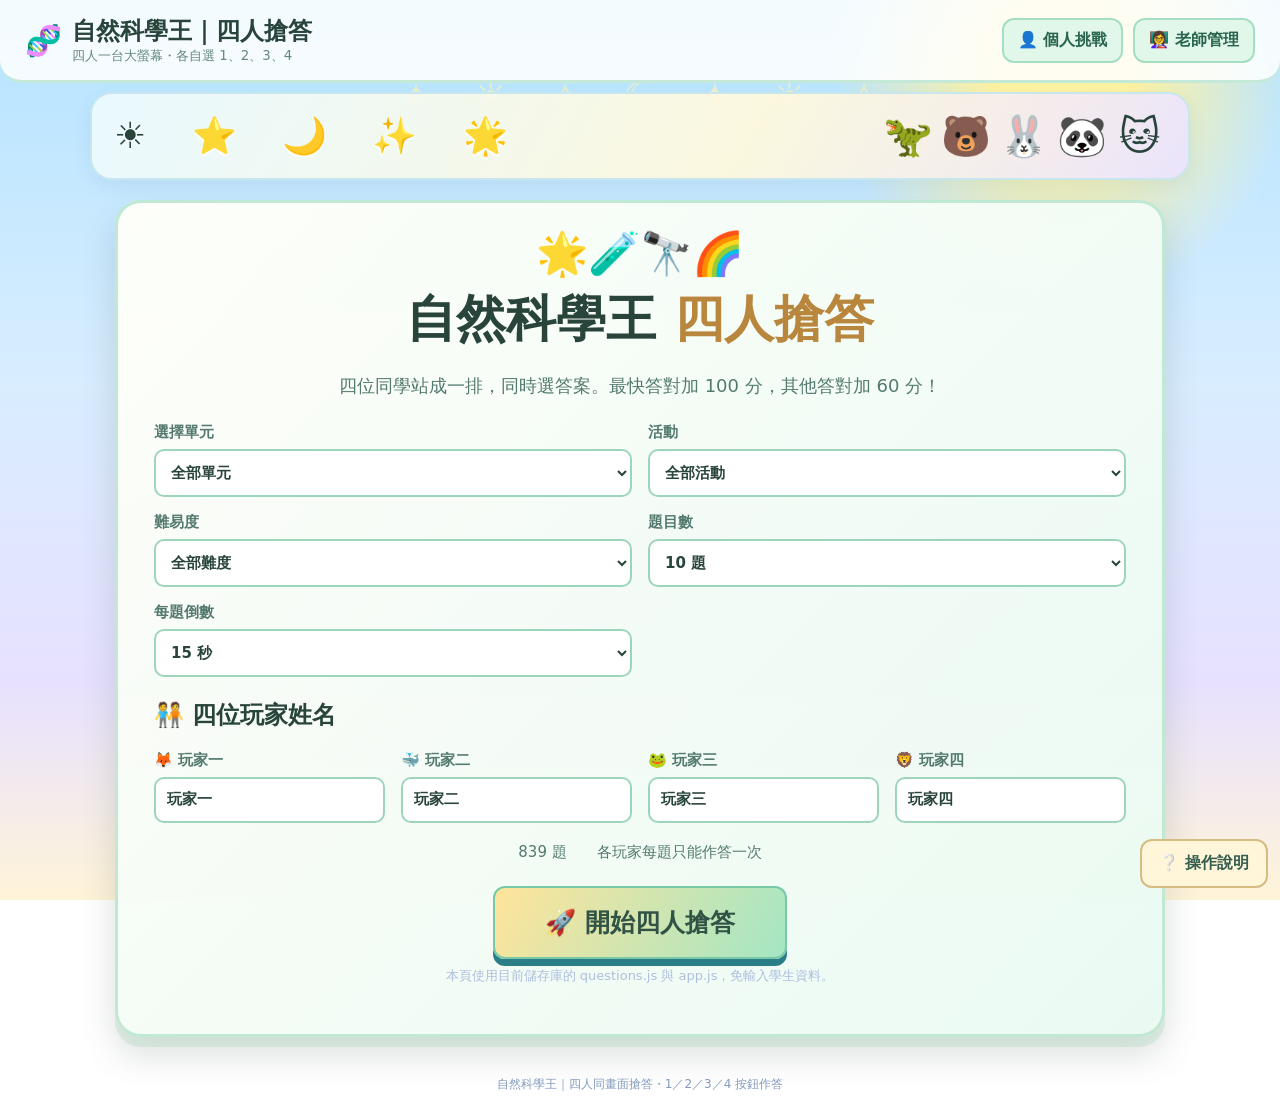
==== four-player.html @ 7e2121a6 "Refresh fixed-sky theme assets for four-player.html" ====
<!doctype html>
<html lang="zh-Hant"><head><meta charset="utf-8"><meta name="viewport" content="width=device-width,initial-scale=1">
<title>自然科學王｜四人搶答</title>
<link rel="stylesheet" href="./style.css"><link rel="stylesheet" href="./nature-cute.css?v=20261119-fixed-sky">
<style>.topactions a{display:inline-block;padding:10px 14px;background:#243a69;border:1px solid #6480b5;border-radius:12px;color:white;text-decoration:none;font-weight:800}.topactions a:hover{background:#36548d}.playerhead{margin-top:14px}.schoolhint{font-size:13px;text-align:center;color:#adbfdf;margin-top:8px}</style>
</head><body>
<div id="confetti" aria-hidden="true"></div>
<header class="topbar"><div class="brand"><span class="brandicon">🧬</span><div><strong>自然科學王｜四人搶答</strong><small>四人一台大螢幕・各自選 1、2、3、4</small></div></div><nav class="topactions"><a href="./personal.html">👤 個人挑戰</a><a href="./teacher.html">👩‍🏫 老師管理</a></nav></header>
<main>
<section class="panel setup" id="setupScreen">
<div class="hero-icon">🌟🧪🔭🌈</div><h1>自然科學王 <span>四人搶答</span></h1>
<p class="lead">四位同學站成一排，同時選答案。最快答對加 100 分，其他答對加 60 分！</p>
<div class="setupgrid">
<label>選擇單元<select id="unitSelect"><option value="all">全部單元</option><option value="01">第一單元｜動物世界</option><option value="02">第二單元｜探索聲光世界</option><option value="03">第三單元｜神祕的天空</option><option value="04">第四單元｜燃燒與生鏽</option></select></label>
<label>活動<select id="activitySelect"><option value="all">全部活動</option></select></label><label>難易度<select id="difficulty"><option value="all">全部難度</option><option value="易">易</option><option value="中">中</option><option value="難">難</option></select></label>
<label>題目數<select id="roundCount"><option value="5">5 題</option><option value="10" selected>10 題</option><option value="20">20 題</option><option value="all">全部題目</option></select></label>
<label>每題倒數<select id="seconds"><option value="10">10 秒</option><option value="15" selected>15 秒</option><option value="20">20 秒</option><option value="30">30 秒</option><option value="45">45 秒</option></select></label>
</div>
<h2>🧑‍🤝‍🧑 四位玩家姓名</h2><div class="playernames">
<label>🦊 玩家一<input id="name0" value="玩家一" maxlength="12"></label>
<label>🐳 玩家二<input id="name1" value="玩家二" maxlength="12"></label>
<label>🐸 玩家三<input id="name2" value="玩家三" maxlength="12"></label>
<label>🦁 玩家四<input id="name3" value="玩家四" maxlength="12"></label></div>
<div class="summary"><span id="poolCount">載入題庫中…</span><span>各玩家每題只能作答一次</span></div>
<div class="center"><button id="startBtn" class="primary big" disabled>🚀 開始四人搶答</button></div>
<p class="schoolhint">本頁使用目前儲存庫的 questions.js 與 app.js，免輸入學生資料。</p></section>
<section id="gameScreen" class="hidden">
<div class="statsbar"><div><span id="progressText">第 1 題</span><div id="topicText" class="muted"></div></div><div class="timerwrap"><div class="timer" id="timerText">15</div><div class="timertrack"><div id="timerFill"></div></div></div><div class="rightstats"><span id="difficultyText">中</span><button id="fullscreenBtn" class="secondary">⛶ 全螢幕</button></div></div>
<section class="panel questionbox"><div class="questionlabel">🔍 自然科學挑戰<span class="difficulty">四選一</span></div><h2 id="questionText"></h2><div id="answerOptions" class="answers"></div><div id="feedback" class="feedback" aria-live="polite"></div></section>
<div class="playerhead"><strong>⚡ 四人搶答操作區</strong><span id="answeredText">0 / 4</span></div><div class="players" id="players"></div>
<div class="gamecontrols"><button id="pauseBtn" class="secondary">⏸ 暫停</button><button id="revealBtn" class="secondary">公布答案</button><button id="nextBtn" class="primary" disabled>下一題 ➜</button></div>
</section>
<section id="finalScreen" class="panel final hidden"><div class="trophy">🏆</div><h1>四人搶答完成！</h1><h2 id="championText"></h2><p>答題成績排行榜</p><div class="ranking" id="finalRanking"></div><div class="finalBtns"><button id="playAgainBtn" class="primary">🔄 再玩一次</button><button id="exportBtn" class="secondary">📄 匯出成績 CSV</button></div></section>
</main>
<footer>自然科學王｜四人同畫面搶答・1／2／3／4 按鈕作答</footer>
<dialog id="teacherDialog"><div class="dialogbody"><h2>👩‍🏫 老師提示</h2><p>四位學生站成一排，各人操作自己的四個選項。每題以答對速度計分；第一位答對加 100 分，其他答對加 60 分，答錯不加分。</p><p>玩家一鍵盤 Q/W/E/R；玩家二 U/I/O/P；玩家三 A/S/D/F；玩家四 J/K/L/;。亦可直接點選畫面上的按鈕。</p><button id="closeDialog" class="primary">知道了</button></div></dialog>
<button id="teacherBtn" class="secondary" style="position:fixed;right:12px;bottom:12px;z-index:9" title="操作說明">❔ 操作說明</button>
<script src="./supabase-config.js"></script><script src="./questions.js?v=20261119-u3-205"></script><script src="./app.js"></script>
<script src="./nature-cute.js?v=20261119-fixed-sky"></script><script src="./unit3-cloud.js?v=20261120"></script></body></html>
---- style.css ----
:root{--bg:#0c1735;--panel:#18284d;--text:#f4f8ff;--sub:#b5c6e7;--line:#385178;--gold:#ffd76b;--accent:#7fe7ff;--red:#fb7292;--blue:#64b7ff;--green:#68e1b2;--yellow:#ffdc70}*{box-sizing:border-box}body{margin:0;background:radial-gradient(ellipse at 50% -10%,#283c7b 0%,var(--bg) 65%);color:var(--text);font-family:system-ui,"Microsoft JhengHei",sans-serif;min-height:100vh}button,select,input{font:inherit}button{cursor:pointer;border:0;border-radius:12px;padding:12px 17px;font-weight:800}button:disabled{cursor:not-allowed;opacity:.45}button:focus-visible,select:focus-visible,input:focus-visible{outline:3px solid #fff;outline-offset:2px}.topbar{max-width:1600px;margin:auto;padding:15px 25px;display:flex;align-items:center;justify-content:space-between;gap:12px}.brand{display:flex;align-items:center;gap:10px}.brandicon{font-size:30px}.brand strong{font-size:24px;display:block}.brand small{display:block;color:var(--sub)}.topactions,.gamecontrols{display:flex;gap:10px;justify-content:center;flex-wrap:wrap}.secondary{background:#2b3f6e;color:white;border:1px solid #526b9d}.primary{background:linear-gradient(125deg,#5ce1f6,#90f3cb);color:#14254b}.big{font-size:25px;padding:18px 50px;box-shadow:0 7px 0 #2b7d88}main{max-width:1500px;padding:0 18px;margin:10px auto 24px}.panel{background:linear-gradient(145deg,rgba(33,54,99,.96),rgba(17,32,64,.98));border:1px solid #3a5586;border-radius:22px;box-shadow:0 20px 60px #050a1c70}.setup{max-width:1050px;margin:20px auto;padding:26px 36px 36px}.hero-icon{text-align:center;font-size:42px}.setup h1,.final h1{text-align:center;font-size:clamp(32px,4vw,50px);margin:8px 0}.setup h1 span{color:var(--gold)}.lead{text-align:center;color:var(--sub);font-size:18px;line-height:1.65}.setupgrid,.playernames{display:grid;grid-template-columns:repeat(2,minmax(0,1fr));gap:16px;margin:22px 0}.playernames{grid-template-columns:repeat(4,minmax(0,1fr));margin:20px 0}.setup label{display:grid;gap:7px;font-size:15px;color:#d7e8ff;font-weight:700}.setup select,.setup input{min-width:0;width:100%;padding:12px 11px;border-radius:10px;border:1px solid #5474ad;background:#101e40;color:white}.summary{display:flex;justify-content:center;gap:30px;flex-wrap:wrap;color:var(--sub);font-size:15px}.center{text-align:center;margin-top:24px}.hidden{display:none!important}.statsbar{display:flex;align-items:center;justify-content:space-between;gap:16px;background:#192a50;padding:13px 23px;border-radius:16px;margin-bottom:15px;font-size:20px;font-weight:800}.muted{font-size:14px;color:var(--sub);margin-top:5px}.timerwrap{text-align:center;min-width:150px}.timer{font-size:43px;color:var(--gold);font-variant-numeric:tabular-nums}.timertrack{width:175px;max-width:100%;height:8px;background:#46587c;border-radius:6px;overflow:hidden}.timertrack div{height:100%;width:100%;background:linear-gradient(90deg,#68e1b2,#ffe37d);transition:width .1s linear}.rightstats{display:flex;align-items:center;gap:18px}.questionbox{padding:24px 30px 12px;min-height:245px}.questionlabel{font-size:17px;color:var(--accent);font-weight:900;letter-spacing:.8px}.difficulty{display:inline-block;color:#151c36;background:var(--gold);border-radius:8px;font-size:13px;padding:4px 10px;margin-left:10px}.questionbox h2{text-align:center;font-size:clamp(23px,2.55vw,38px);line-height:1.5;margin:15px auto 19px;max-width:1250px}.answers{display:grid;grid-template-columns:repeat(2,minmax(0,1fr));gap:10px}.answer-option{border:2px solid #415b8d;background:#21365f;border-radius:13px;padding:12px 16px;display:flex;align-items:center;gap:12px;font-size:clamp(17px,1.6vw,24px);font-weight:700;min-height:66px}.answer-option b{display:inline-flex;justify-content:center;align-items:center;background:#4869a0;border-radius:10px;width:36px;height:36px;flex:none}.answer-option.correct{border-color:#54f2a8;background:#1d5d56}.answer-option.correct b{background:#54f2a8;color:#0a2c25}.feedback{min-height:32px;text-align:center;font-size:18px;font-weight:800;padding-top:8px;color:#a4f3bf}.playerhead{display:flex;justify-content:space-between;margin:14px 0 8px;gap:12px}.playerhead span{color:var(--sub)}.players{display:grid;grid-template-columns:repeat(4,minmax(0,1fr));gap:11px}.player{border-radius:18px;padding:12px;background:#1b2c4e;border:2px solid var(--player);min-width:0;transition:transform .2s,box-shadow .2s}.player.winner{box-shadow:0 0 20px var(--player);transform:translateY(-3px)}.player-top{display:flex;justify-content:space-between;align-items:center;gap:5px}.player-name{font-size:clamp(16px,1.8vw,25px);font-weight:900;overflow:hidden;text-overflow:ellipsis;white-space:nowrap}.player-score{font-size:clamp(15px,1.6vw,22px);color:var(--gold);font-weight:900;white-space:nowrap}.player-status{min-height:24px;color:#c7dcfa;font-size:14px;margin:9px 0}.player-buttons{display:grid;grid-template-columns:repeat(4,minmax(0,1fr));gap:5px}.player-buttons button{font-size:clamp(19px,2.3vw,33px);padding:13px 0;background:var(--player);color:#142039;border-radius:11px}.player-buttons button:disabled{opacity:.35}.player-buttons button.picked{opacity:1;outline:3px solid white;outline-offset:1px}.gamecontrols{margin-top:15px}.final{max-width:800px;margin:30px auto;padding:35px 28px;text-align:center}.trophy{font-size:65px}.final p{color:var(--sub)}#championText{color:var(--gold);font-size:30px}.ranking{display:grid;gap:10px;margin:23px auto;max-width:600px}.rankrow{display:flex;align-items:center;justify-content:space-between;gap:12px;padding:17px;background:#293c67;border:1px solid #51699a;border-radius:13px;font-weight:800;font-size:22px}.rankrow:first-child{background:#725921;border-color:#ffd86a}.finalBtns{display:flex;justify-content:center;gap:15px}footer{text-align:center;font-size:12px;color:#829abf;padding:15px}dialog{background:#19294b;color:#f3f8ff;border:1px solid #84b0e7;border-radius:18px;max-width:620px;width:calc(100% - 32px)}dialog::backdrop{background:#02091dbd}.dialogbody{padding:12px 18px}.dialogbody p{line-height:1.7}#confetti{pointer-events:none;position:fixed;inset:0;overflow:hidden;z-index:100}.particle{position:absolute;width:9px;height:14px;top:-25px;animation:fall var(--dur) linear forwards;left:var(--x);background:var(--c);transform:rotate(var(--r))}@keyframes fall{to{top:110vh;transform:translateX(var(--dx)) rotate(850deg);opacity:.2}}@media(max-width:950px){.playernames{grid-template-columns:repeat(2,1fr)}.players{gap:6px}.player{padding:8px}.player-buttons button{padding:12px 0}.rightstats{flex-wrap:wrap;justify-content:end}}@media(max-width:650px){.topbar{padding:12px}.brand small,.playerhead span{display:none}.topactions button{padding:8px;font-size:12px}.setup{padding:18px}.setupgrid{grid-template-columns:1fr}.statsbar{font-size:14px;padding:10px;gap:6px}.timerwrap{min-width:60px}.timertrack{width:74px}.timer{font-size:30px}.rightstats{gap:4px}.rightstats button{font-size:12px;padding:7px}.questionbox{padding:15px 12px}.questionbox h2{font-size:20px}.answers{gap:5px}.answer-option{padding:8px 5px;font-size:14px;gap:4px;min-height:60px}.answer-option b{width:25px;height:25px}.players{gap:4px}.player{padding:5px;border-radius:10px}.player-name,.player-score{font-size:13px}.player-top{display:block}.player-status{font-size:10px;min-height:30px}.player-buttons{grid-template-columns:repeat(2,1fr)}.player-buttons button{font-size:19px;padding:10px 0}.playerhead{font-size:14px}}
---- nature-cute.css ----
/* 自然科學王可愛教室主題，不覆蓋既有答題功能 */
:root{--bg:#eef9f2;--panel:#fffdf6;--text:#28443b;--sub:#577c70;--line:#badcd1;--gold:#e39c26;--accent:#2a9675;--red:#e86d77;--blue:#71b3e4;--green:#6abe9a;--yellow:#ffe09a}
body{color:var(--text);background:linear-gradient(180deg,#bae9ff 0%,#e7faff 43%,#fff5df 44%,#f5e3bb 100%);background-attachment:fixed}
body::before{content:"✦　☀　✧　☾　✦　☼　✧";position:fixed;inset:70px 0 auto;text-align:center;font-size:clamp(20px,3.5vw,40px);color:#fff6b7;opacity:.65;pointer-events:none;z-index:-1}
.topbar{background:#ffffffd9;border-bottom:3px solid #c5e9d9;border-radius:0 0 22px 22px;max-width:none}
.brand small{color:#63887f}.topactions a{display:inline-block;background:#e0f7e9!important;color:#28644e!important;border:2px solid #a5dec2!important;border-radius:20px;padding:9px 14px;text-decoration:none}
.panel,.cloudpanel{background:linear-gradient(135deg,#fffef9f5,#e9faf2f5);border:3px solid #c0e8d2;border-radius:26px;box-shadow:0 10px 0 #b1d8c15c,0 18px 35px #405c4830}
.primary{background:linear-gradient(120deg,#ffe49b,#a4e6c4);color:#315345;border:2px solid #77caa5}.secondary{background:#fff5d8;color:#365f51;border:2px solid #d4bc83}
.setup h1 span{color:#b9863e}.lead,.setup label,.summary,.muted,.mutedinfo,.final p,.guest-footer{color:#547a70}
.setup select,.setup input,.cloudpanel select,.cloudpanel input{background:#fff!important;color:#28443b!important;border:2px solid #9dd5bb!important}
.statsbar{background:#e9f9ed;color:#285443;border:2px solid #bde6cc}.questionbox{background:linear-gradient(135deg,#306e57,#255c49);color:#fff;border:9px solid #c99e61;box-shadow:0 10px 0 #b88e5c}
.questionbox .questionlabel{color:#fce9a9}.answer-option{background:#fffef7;color:#285744;border:2px solid #b1ddc6}.answer-option b{background:#b0e5cc;color:#245342}
.answer-option.correct{background:#bff0cf;color:#17482f}.player{background:#fffef7}.player-score{color:#94661c}.player-status{color:#4d7469}.player-buttons button{color:#214337}
.cloudoptions button{background:#fffef6;color:#31584b;border:3px solid #b4ddc2;border-radius:19px;text-align:left}.cloudoptions button:disabled{opacity:.8}.cloudoptions button.chosen{background:#fff0bd;border-color:#dda54d}
.cloudmain #message{color:#ae614e}.guest-footer{border-color:#b7decf}.rankrow{background:#f0f9e9;border-color:#b2dec0}.rankrow:first-child{background:#ffe4a5}#championText{color:#c18b2b}

/* 固定天空主題：太陽、月亮和星星；班寵僅作裝飾，不提供切換選單 */
body{background:radial-gradient(circle at 83% 8%,#fff2a2 0 5%,transparent 17%),linear-gradient(180deg,#b4e4ff 0%,#d8edff 42%,#e7e1ff 76%,#fff4d9 100%);background-attachment:fixed}
.nature-scene{max-width:1100px;margin:9px auto 8px;min-height:88px;padding:8px 22px;display:flex;justify-content:space-between;align-items:center;gap:14px;border:2px solid #c8e6ee;border-radius:22px;background:linear-gradient(120deg,#ecfaffed,#fff8dced 60%,#ebe3ffed);box-shadow:0 6px 18px #4b72951c;pointer-events:none}
.nature-sky{font-size:clamp(22px,3vw,36px);white-space:nowrap;letter-spacing:.13em;filter:drop-shadow(0 2px 1px #fff)}
.nature-pets{display:flex;align-items:end;justify-content:center;gap:5px;flex-shrink:0}
.nature-pet{display:inline-flex;align-items:center;justify-content:center;width:53px;height:59px;font-size:40px;animation:natureHop 3.5s ease-in-out infinite}
.nature-pet img{display:block;width:52px;height:52px;object-fit:contain}
.nature-pet:nth-child(2){animation-delay:.5s}.nature-pet:nth-child(3){animation-delay:1s}.nature-pet:nth-child(4){animation-delay:1.5s}.nature-pet:nth-child(5){animation-delay:2s}
@keyframes natureHop{50%{transform:translateY(-4px)}}
@media(max-width:700px){.nature-scene{margin:7px 10px;padding:8px 10px;min-height:72px;gap:7px;flex-wrap:wrap;justify-content:center}.nature-sky{font-size:25px}.nature-pets{gap:2px}.nature-pet{width:40px;height:43px;font-size:30px}.nature-pet img{width:39px;height:39px}.topbar{flex-wrap:wrap}.cloudmain{margin-top:10px}}
@media(prefers-reduced-motion:reduce){.nature-pet{animation:none}}
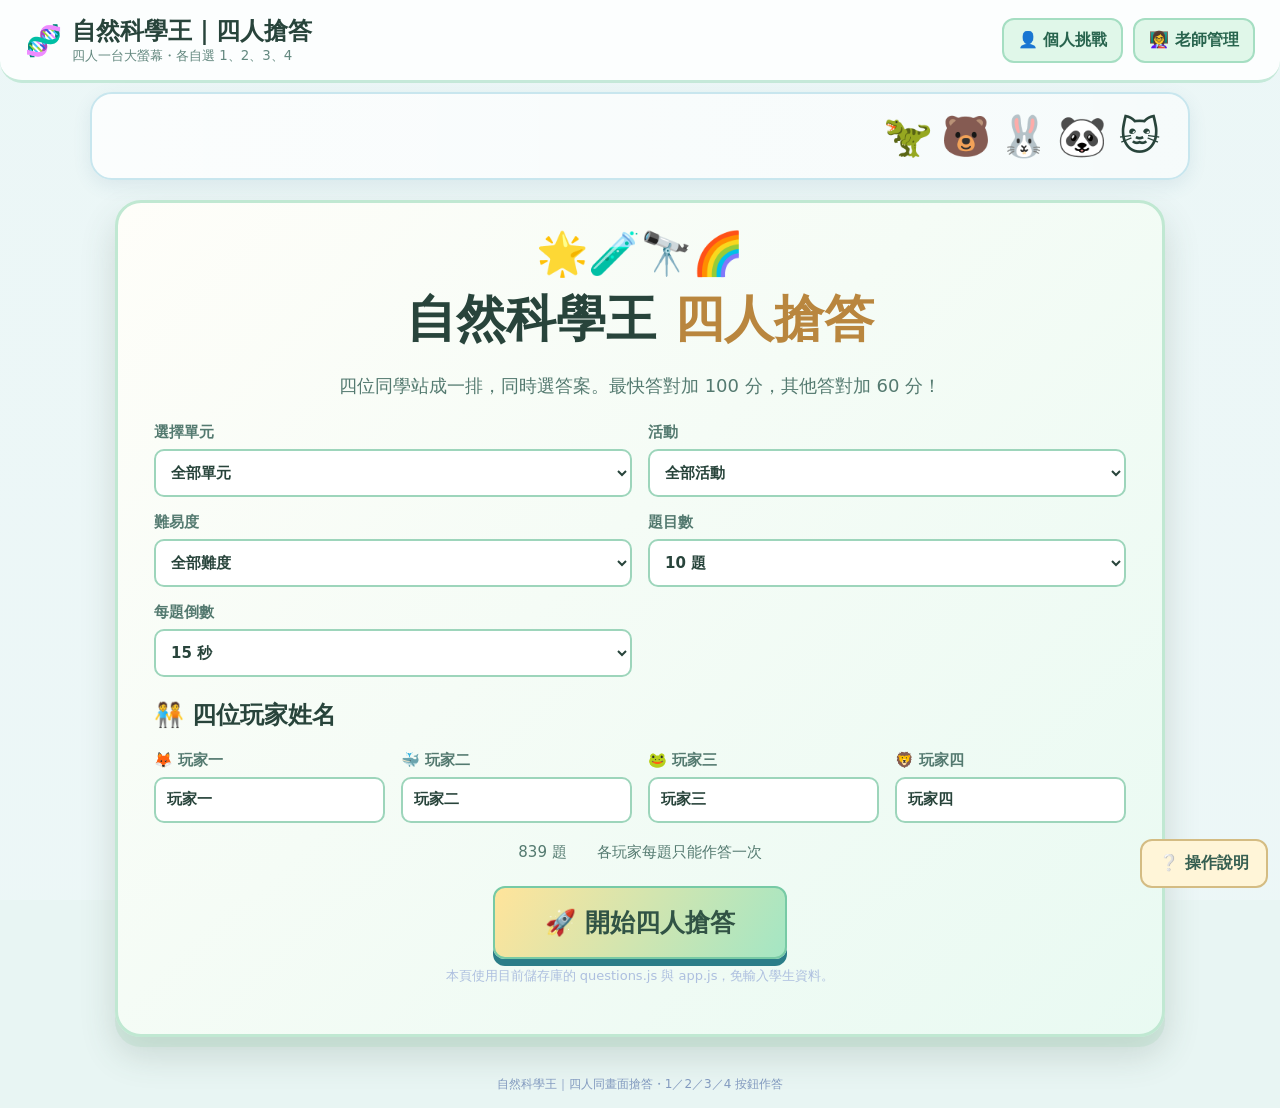
==== commit dd5162d1: "Refresh randomized FunDesk background assets for four-player.html" ====
--- a/four-player.html
+++ b/four-player.html
@@ -1,7 +1,7 @@
 <!doctype html>
 <html lang="zh-Hant"><head><meta charset="utf-8"><meta name="viewport" content="width=device-width,initial-scale=1">
 <title>自然科學王｜四人搶答</title>
-<link rel="stylesheet" href="./style.css"><link rel="stylesheet" href="./nature-cute.css?v=20261119-fixed-sky">
+<link rel="stylesheet" href="./style.css"><link rel="stylesheet" href="./nature-cute.css?v=20261119-real-8-bg">
 <style>.topactions a{display:inline-block;padding:10px 14px;background:#243a69;border:1px solid #6480b5;border-radius:12px;color:white;text-decoration:none;font-weight:800}.topactions a:hover{background:#36548d}.playerhead{margin-top:14px}.schoolhint{font-size:13px;text-align:center;color:#adbfdf;margin-top:8px}</style>
 </head><body>
 <div id="confetti" aria-hidden="true"></div>
@@ -36,4 +36,4 @@
 <dialog id="teacherDialog"><div class="dialogbody"><h2>👩‍🏫 老師提示</h2><p>四位學生站成一排，各人操作自己的四個選項。每題以答對速度計分；第一位答對加 100 分，其他答對加 60 分，答錯不加分。</p><p>玩家一鍵盤 Q/W/E/R；玩家二 U/I/O/P；玩家三 A/S/D/F；玩家四 J/K/L/;。亦可直接點選畫面上的按鈕。</p><button id="closeDialog" class="primary">知道了</button></div></dialog>
 <button id="teacherBtn" class="secondary" style="position:fixed;right:12px;bottom:12px;z-index:9" title="操作說明">❔ 操作說明</button>
 <script src="./supabase-config.js"></script><script src="./questions.js?v=20261119-u3-205"></script><script src="./app.js"></script>
-<script src="./nature-cute.js?v=20261119-fixed-sky"></script><script src="./unit3-cloud.js?v=20261120"></script></body></html>
+<script src="./nature-cute.js?v=20261119-real-8-bg"></script><script src="./unit3-cloud.js?v=20261120"></script></body></html>
--- a/nature-cute.css
+++ b/nature-cute.css
@@ -25,3 +25,24 @@
 @keyframes natureHop{50%{transform:translateY(-4px)}}
 @media(max-width:700px){.nature-scene{margin:7px 10px;padding:8px 10px;min-height:72px;gap:7px;flex-wrap:wrap;justify-content:center}.nature-sky{font-size:25px}.nature-pets{gap:2px}.nature-pet{width:40px;height:43px;font-size:30px}.nature-pet img{width:39px;height:39px}.topbar{flex-wrap:wrap}.cloudmain{margin-top:10px}}
 @media(prefers-reduced-motion:reduce){.nature-pet{animation:none}}
+
+/* 與 FunDesk 動態教室共用 8 張原始場景圖；每次開啟遊戲隨機選取其中一張。 */
+html{min-height:100%;background-color:#e8f5f3}
+body{
+ background-image:linear-gradient(rgba(244,250,255,.29),rgba(244,250,255,.36)),var(--nature-scene-background,linear-gradient(#bee8ff,#eff9ff))!important;
+ background-position:center center!important;
+ background-size:cover!important;
+ background-repeat:no-repeat!important;
+ background-attachment:fixed!important;
+}
+body::before{content:none!important}
+.nature-scene{
+ background-image:linear-gradient(90deg,rgba(255,255,255,.79),rgba(255,255,255,.54)),var(--nature-scene-background,linear-gradient(#e7f7ff,#fff6e3))!important;
+ background-position:center 45%!important;
+ background-size:cover!important;
+ background-repeat:no-repeat!important;
+ justify-content:flex-end!important;
+}
+.nature-sky{display:none!important}
+.panel,.cloudpanel{background:linear-gradient(135deg,rgba(255,254,249,.96),rgba(233,250,242,.95))!important}
+@media(max-width:700px){body{background-attachment:scroll!important}}
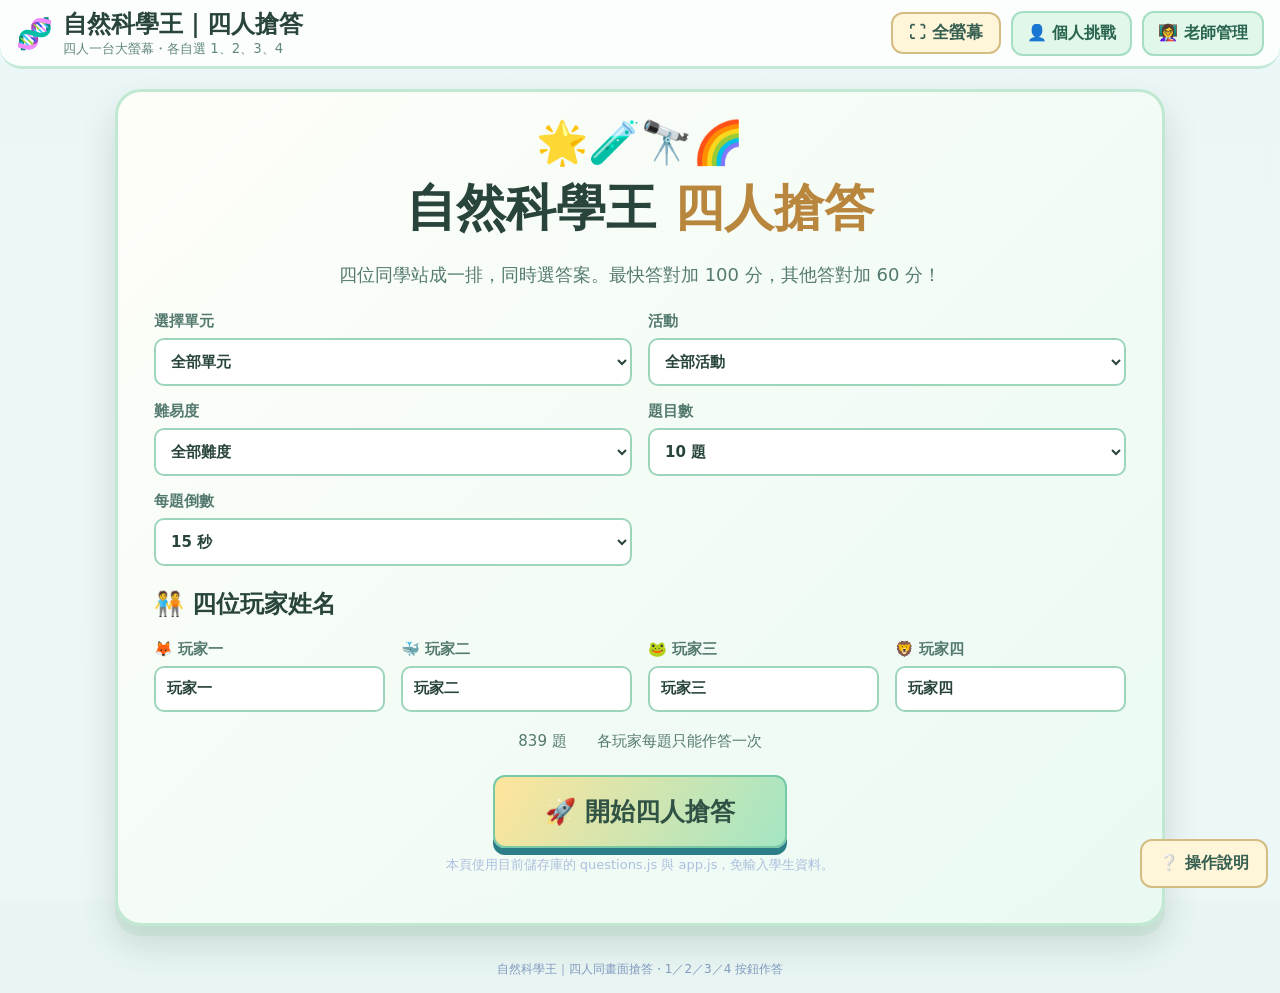
==== commit 738c043c: "Enlarge quiz UI, remove mascot strip, add no-scroll fullscreen (four-player.html)" ====
--- a/four-player.html
+++ b/four-player.html
@@ -1,11 +1,11 @@
 <!doctype html>
 <html lang="zh-Hant"><head><meta charset="utf-8"><meta name="viewport" content="width=device-width,initial-scale=1">
 <title>自然科學王｜四人搶答</title>
-<link rel="stylesheet" href="./style.css"><link rel="stylesheet" href="./nature-cute.css?v=20261119-real-8-bg">
+<link rel="stylesheet" href="./style.css"><link rel="stylesheet" href="./nature-cute.css?v=20261119-screen-large">
 <style>.topactions a{display:inline-block;padding:10px 14px;background:#243a69;border:1px solid #6480b5;border-radius:12px;color:white;text-decoration:none;font-weight:800}.topactions a:hover{background:#36548d}.playerhead{margin-top:14px}.schoolhint{font-size:13px;text-align:center;color:#adbfdf;margin-top:8px}</style>
 </head><body>
 <div id="confetti" aria-hidden="true"></div>
-<header class="topbar"><div class="brand"><span class="brandicon">🧬</span><div><strong>自然科學王｜四人搶答</strong><small>四人一台大螢幕・各自選 1、2、3、4</small></div></div><nav class="topactions"><a href="./personal.html">👤 個人挑戰</a><a href="./teacher.html">👩‍🏫 老師管理</a></nav></header>
+<header class="topbar"><div class="brand"><span class="brandicon">🧬</span><div><strong>自然科學王｜四人搶答</strong><small>四人一台大螢幕・各自選 1、2、3、4</small></div></div><nav class="topactions"><button id="fullscreenBtn" type="button" class="secondary" aria-pressed="false">⛶ 全螢幕</button><a href="./personal.html">👤 個人挑戰</a><a href="./teacher.html">👩‍🏫 老師管理</a></nav></header>
 <main>
 <section class="panel setup" id="setupScreen">
 <div class="hero-icon">🌟🧪🔭🌈</div><h1>自然科學王 <span>四人搶答</span></h1>
@@ -25,7 +25,7 @@
 <div class="center"><button id="startBtn" class="primary big" disabled>🚀 開始四人搶答</button></div>
 <p class="schoolhint">本頁使用目前儲存庫的 questions.js 與 app.js，免輸入學生資料。</p></section>
 <section id="gameScreen" class="hidden">
-<div class="statsbar"><div><span id="progressText">第 1 題</span><div id="topicText" class="muted"></div></div><div class="timerwrap"><div class="timer" id="timerText">15</div><div class="timertrack"><div id="timerFill"></div></div></div><div class="rightstats"><span id="difficultyText">中</span><button id="fullscreenBtn" class="secondary">⛶ 全螢幕</button></div></div>
+<div class="statsbar"><div><span id="progressText">第 1 題</span><div id="topicText" class="muted"></div></div><div class="timerwrap"><div class="timer" id="timerText">15</div><div class="timertrack"><div id="timerFill"></div></div></div><div class="rightstats"><span id="difficultyText">中</span></div></div>
 <section class="panel questionbox"><div class="questionlabel">🔍 自然科學挑戰<span class="difficulty">四選一</span></div><h2 id="questionText"></h2><div id="answerOptions" class="answers"></div><div id="feedback" class="feedback" aria-live="polite"></div></section>
 <div class="playerhead"><strong>⚡ 四人搶答操作區</strong><span id="answeredText">0 / 4</span></div><div class="players" id="players"></div>
 <div class="gamecontrols"><button id="pauseBtn" class="secondary">⏸ 暫停</button><button id="revealBtn" class="secondary">公布答案</button><button id="nextBtn" class="primary" disabled>下一題 ➜</button></div>
@@ -36,4 +36,4 @@
 <dialog id="teacherDialog"><div class="dialogbody"><h2>👩‍🏫 老師提示</h2><p>四位學生站成一排，各人操作自己的四個選項。每題以答對速度計分；第一位答對加 100 分，其他答對加 60 分，答錯不加分。</p><p>玩家一鍵盤 Q/W/E/R；玩家二 U/I/O/P；玩家三 A/S/D/F；玩家四 J/K/L/;。亦可直接點選畫面上的按鈕。</p><button id="closeDialog" class="primary">知道了</button></div></dialog>
 <button id="teacherBtn" class="secondary" style="position:fixed;right:12px;bottom:12px;z-index:9" title="操作說明">❔ 操作說明</button>
 <script src="./supabase-config.js"></script><script src="./questions.js?v=20261119-u3-205"></script><script src="./app.js"></script>
-<script src="./nature-cute.js?v=20261119-real-8-bg"></script><script src="./unit3-cloud.js?v=20261120"></script></body></html>
+<script src="./nature-cute.js?v=20261119-screen-large"></script><script src="./unit3-cloud.js?v=20261120"></script></body></html>
--- a/nature-cute.css
+++ b/nature-cute.css
@@ -46,3 +46,92 @@
 .nature-sky{display:none!important}
 .panel,.cloudpanel{background:linear-gradient(135deg,rgba(255,254,249,.96),rgba(233,250,242,.95))!important}
 @media(max-width:700px){body{background-attachment:scroll!important}}
+
+/* 自然科學王 2026-11-19：班寵整列移除，大尺寸答題，八張 FunDesk 原圖隨機 */
+.nature-scene,.nature-pets,.nature-sky{display:none!important}
+body{overflow-x:hidden}
+.topbar{max-width:none;padding:8px 16px!important;min-height:55px}
+main,.cloudmain{width:100%;max-width:1850px;margin:6px auto 12px;padding:0 12px}
+.topactions{align-items:center}
+#fullscreenBtn{white-space:nowrap;font-size:clamp(15px,1.3vw,21px);padding:8px 16px}
+#questionPanel{width:100%;max-width:1780px;margin:4px auto;padding:clamp(14px,1.7vw,28px)}
+#questionPanel #questionText{font-size:clamp(30px,3.25vw,54px);line-height:1.3;margin:14px 0 19px}
+#questionPanel #progress,#questionPanel #score{font-size:clamp(22px,2.3vw,32px)}
+#questionPanel #topic{font-size:clamp(16px,1.4vw,23px);margin:7px 0}
+#questionPanel #options{grid-template-columns:repeat(2,minmax(0,1fr));gap:clamp(8px,1.2vw,18px)}
+#questionPanel #options button{font-size:clamp(22px,2.25vw,36px);line-height:1.28;min-height:clamp(75px,12vh,132px);padding:12px 20px}
+#questionPanel #feedback{font-size:clamp(18px,1.6vw,26px);line-height:1.25}
+#questionPanel #nextBtn{font-size:clamp(20px,1.8vw,28px)}
+#gameScreen .statsbar{padding:8px 16px;margin-bottom:9px;font-size:clamp(20px,1.7vw,27px)}
+#gameScreen .questionbox{padding:15px 22px 10px;min-height:0}
+#gameScreen .questionbox h2{font-size:clamp(29px,3vw,50px);line-height:1.28;margin:10px auto 15px}
+#gameScreen .answer-option{font-size:clamp(22px,2.1vw,35px);line-height:1.25;min-height:clamp(70px,10vh,110px);padding:10px 14px}
+#gameScreen .answer-option b{width:43px;height:43px}
+#gameScreen .feedback{font-size:clamp(17px,1.5vw,25px);min-height:24px;padding:5px 0}
+#gameScreen .playerhead{margin:7px 0 5px;font-size:clamp(18px,1.5vw,23px)}
+#gameScreen .player{padding:9px}
+#gameScreen .player-status{margin:4px 0}
+#gameScreen .player-buttons button{font-size:clamp(23px,2.2vw,35px);padding:clamp(7px,1vh,14px) 0}
+#gameScreen .gamecontrols{margin-top:7px}
+@media(max-width:700px){
+ #questionPanel #options{grid-template-columns:repeat(2,minmax(0,1fr))}
+ #questionPanel #options button{font-size:clamp(16px,3vw,23px);min-height:65px;padding:8px}
+ #gameScreen .questionbox h2{font-size:clamp(20px,4vw,30px)}
+ #gameScreen .answer-option{font-size:clamp(14px,2.8vw,21px);min-height:57px;padding:6px}
+ #gameScreen .answer-option b{width:28px;height:28px}
+ #gameScreen .player-buttons button{font-size:18px;padding:8px 0}
+}
+/* Fullscreen: all content allocated within the visible viewport, no scrolling */
+html:fullscreen,html:fullscreen body,body.nature-fullscreen{width:100%;height:100%;overflow:hidden!important}
+body.nature-fullscreen{height:100dvh;display:flex;flex-direction:column}
+body.nature-fullscreen .topbar{flex:0 0 52px;min-height:0;padding:4px 12px!important}
+body.nature-fullscreen .brand small,body.nature-fullscreen .topactions a{display:none}
+body.nature-fullscreen main{flex:1 1 0;min-height:0;max-width:none;overflow:hidden!important;margin:0!important;padding:4px 10px 7px!important}
+body.nature-fullscreen footer{display:none}
+body.nature-fullscreen .panel{box-shadow:none}
+body.nature-fullscreen #message{padding:0;min-height:0;max-height:20px;overflow:hidden}
+body.nature-fullscreen #questionPanel{height:100%;min-height:0;max-width:none;margin:0;padding:clamp(6px,1.2vh,15px);display:flex;flex-direction:column;gap:clamp(3px,.6vh,9px);overflow:hidden}
+body.nature-fullscreen #questionPanel .cloudrow{flex:0 0 auto}
+body.nature-fullscreen #questionPanel #topic{margin:0;flex:0 0 auto}
+body.nature-fullscreen #questionPanel #questionText{flex:0 1 auto;min-height:0;margin:0;font-size:clamp(23px,2.9vw,46px);line-height:1.18;overflow:hidden}
+body.nature-fullscreen #questionPanel #options{flex:1 1 0;min-height:0;display:grid;grid-template-columns:repeat(2,minmax(0,1fr));grid-template-rows:repeat(2,minmax(0,1fr));gap:clamp(4px,.8vh,12px)}
+body.nature-fullscreen #questionPanel #options button{min-height:0;padding:clamp(4px,.8vh,12px) clamp(7px,1vw,18px);font-size:clamp(18px,2vw,32px);line-height:1.18;overflow:hidden}
+body.nature-fullscreen #questionPanel #feedback{margin:0;flex:0 0 auto;max-height:clamp(34px,9vh,86px);overflow:hidden;font-size:clamp(15px,1.45vw,22px)}
+body.nature-fullscreen #questionPanel #nextBtn:not(.hidden){flex:0 0 auto;padding:6px 16px}
+body.nature-fullscreen #questionPanel .guest-footer{display:none}
+body.nature-fullscreen #gameScreen{height:100%;min-height:0;overflow:hidden;display:grid;grid-template-rows:auto minmax(0,1fr) auto auto auto;gap:clamp(3px,.6vh,8px)}
+body.nature-fullscreen #gameScreen .statsbar{margin:0;min-height:0;padding:4px 10px}
+body.nature-fullscreen #gameScreen .timer{font-size:clamp(25px,3vw,40px)}
+body.nature-fullscreen #gameScreen .questionbox{min-height:0;height:100%;padding:clamp(6px,1vh,14px) clamp(8px,1vw,16px);display:flex;flex-direction:column;gap:clamp(3px,.5vh,8px);overflow:hidden}
+body.nature-fullscreen #gameScreen .questionlabel{flex:0 0 auto}
+body.nature-fullscreen #gameScreen .questionbox h2{flex:0 1 auto;min-height:0;margin:0 auto;font-size:clamp(21px,2.65vw,43px);line-height:1.19;overflow:hidden}
+body.nature-fullscreen #gameScreen .answers{flex:1 1 0;min-height:0;grid-template-columns:repeat(2,minmax(0,1fr));grid-template-rows:repeat(2,minmax(0,1fr));gap:clamp(4px,.7vh,10px)}
+body.nature-fullscreen #gameScreen .answer-option{min-height:0;padding:clamp(3px,.6vh,8px) clamp(6px,1vw,12px);font-size:clamp(17px,1.85vw,31px);overflow:hidden}
+body.nature-fullscreen #gameScreen .answer-option b{width:clamp(26px,3vw,40px);height:clamp(26px,3vw,40px)}
+body.nature-fullscreen #gameScreen .feedback{flex:0 0 auto;max-height:clamp(24px,7vh,60px);min-height:0;overflow:hidden;font-size:clamp(14px,1.25vw,21px)}
+body.nature-fullscreen #gameScreen .playerhead{margin:0}
+body.nature-fullscreen #gameScreen .players{min-height:0;gap:5px}
+body.nature-fullscreen #gameScreen .player{padding:clamp(3px,.7vh,8px)}
+body.nature-fullscreen #gameScreen .player-status{min-height:0;margin:2px 0;font-size:clamp(11px,1vw,16px)}
+body.nature-fullscreen #gameScreen .player-buttons button{padding:clamp(3px,.7vh,10px) 0;font-size:clamp(19px,1.9vw,29px)}
+body.nature-fullscreen #gameScreen .gamecontrols{margin:0}
+body.nature-fullscreen #gameScreen .gamecontrols button{padding:clamp(5px,.8vh,11px) 14px}
+body.nature-fullscreen #setupScreen,body.nature-fullscreen #finalScreen,body.nature-fullscreen #joinPanel,body.nature-fullscreen #setupPanel,body.nature-fullscreen #endPanel{max-height:100%;overflow:hidden;margin:0 auto}
+body.nature-fullscreen #setupScreen{padding:clamp(7px,1vh,16px) 22px}
+body.nature-fullscreen #setupScreen .hero-icon,body.nature-fullscreen #setupScreen .schoolhint{display:none}
+body.nature-fullscreen #setupScreen h1{font-size:clamp(24px,3vw,38px);margin:0}
+body.nature-fullscreen #setupScreen .lead{margin:3px 0;line-height:1.2}
+body.nature-fullscreen #setupScreen .setupgrid,body.nature-fullscreen #setupScreen .playernames{margin:7px 0;gap:7px}
+body.nature-fullscreen #setupScreen h2,body.nature-fullscreen #setupScreen .center{margin:4px 0}
+body.nature-fullscreen #setupScreen select,body.nature-fullscreen #setupScreen input{padding:5px 8px}
+body.nature-fullscreen #finalScreen .trophy{font-size:34px}
+body.nature-fullscreen #finalScreen .ranking{margin:7px auto;gap:4px}
+body.nature-fullscreen #finalScreen .rankrow{padding:7px;font-size:clamp(16px,1.4vw,22px)}
+@media(max-height:670px){
+ body.nature-fullscreen #gameScreen .questionlabel{display:none}
+ body.nature-fullscreen #gameScreen .questionbox h2{font-size:clamp(19px,2.25vw,32px)}
+ body.nature-fullscreen #gameScreen .answer-option{font-size:clamp(15px,1.5vw,25px)}
+ body.nature-fullscreen #gameScreen .player-buttons button{padding:2px 0}
+ body.nature-fullscreen #questionPanel #questionText{font-size:clamp(20px,2.5vw,37px)}
+ body.nature-fullscreen #questionPanel #options button{font-size:clamp(16px,1.75vw,26px)}
+}
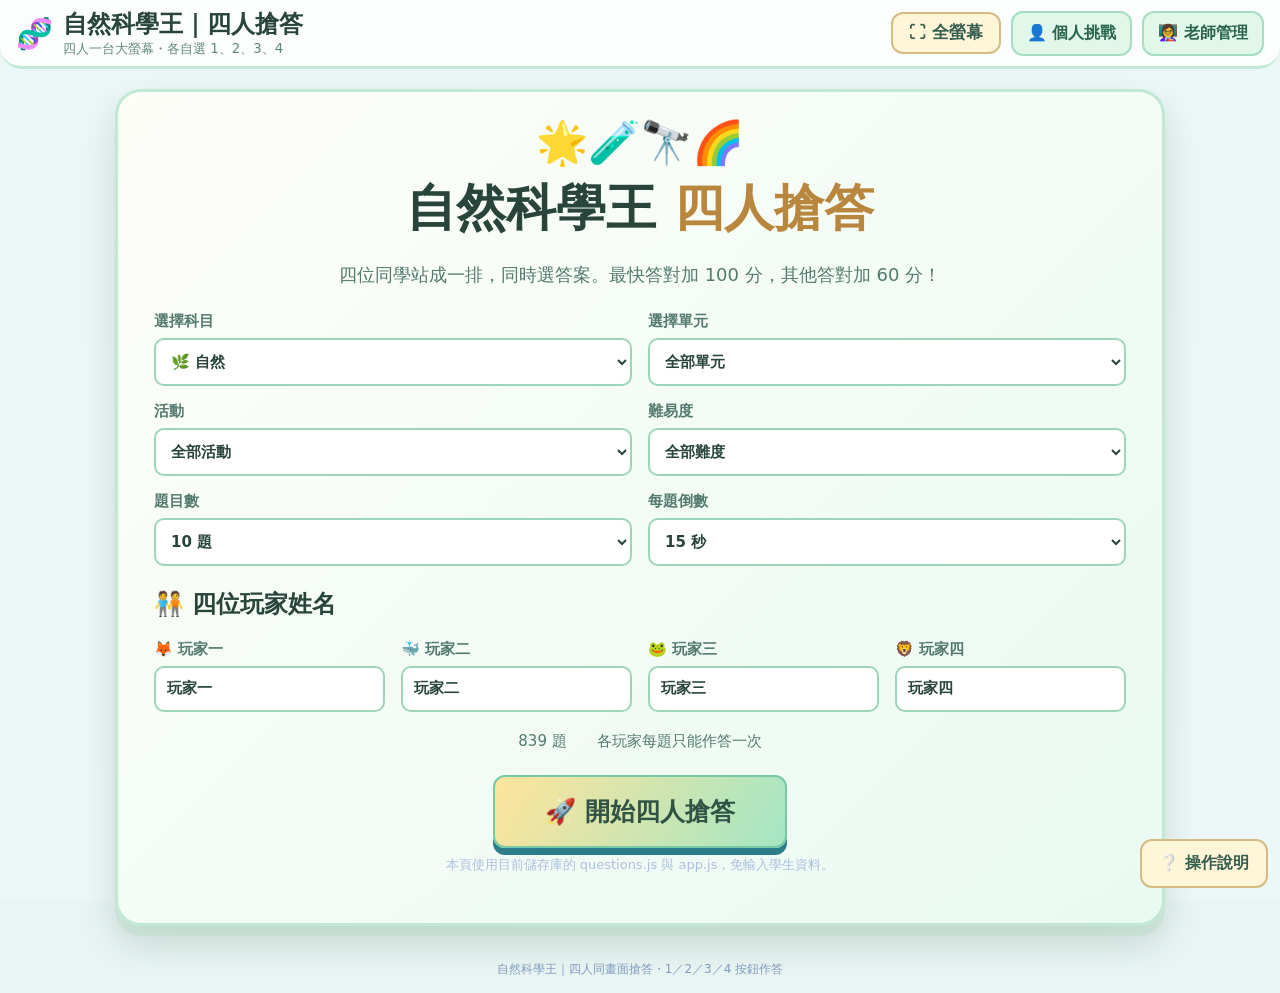
==== commit 8bce0b77: "Add mathematics subject selector and shared question bank in four-player.html" ====
--- a/four-player.html
+++ b/four-player.html
@@ -1,9 +1,28 @@
 <!doctype html>
 <html lang="zh-Hant"><head><meta charset="utf-8"><meta name="viewport" content="width=device-width,initial-scale=1">
 <title>自然科學王｜四人搶答</title>
-<link rel="stylesheet" href="./style.css"><link rel="stylesheet" href="./nature-cute.css?v=20261119-screen-large">
+<link rel="stylesheet" href="./style.css?v=20261119-dark-contrast-v3"><link rel="stylesheet" href="./nature-cute.css?v=20261119-dark-contrast-v3">
 <style>.topactions a{display:inline-block;padding:10px 14px;background:#243a69;border:1px solid #6480b5;border-radius:12px;color:white;text-decoration:none;font-weight:800}.topactions a:hover{background:#36548d}.playerhead{margin-top:14px}.schoolhint{font-size:13px;text-align:center;color:#adbfdf;margin-top:8px}</style>
-</head><body>
+<style id="four-player-legibility-v3">
+/* 最後載入：保障題目及選項文字的深色高對比 */
+#gameScreen .questionbox{background:#fffef6!important;color:#142f2a!important}
+#gameScreen #questionText,#gameScreen .questionbox h2{
+ color:#142f2a!important;-webkit-text-fill-color:#142f2a!important;
+ font-weight:900!important;text-shadow:none!important;
+}
+#gameScreen #answerOptions .answer-option{
+ background:#fffef8!important;color:#17332c!important;
+ border:3px solid #a3d2bc!important;
+}
+#gameScreen #answerOptions .answer-option span{
+ color:#17332c!important;-webkit-text-fill-color:#17332c!important;
+ font-weight:850!important;text-shadow:none!important;
+}
+#gameScreen #answerOptions .answer-option b{
+ color:#17332c!important;-webkit-text-fill-color:#17332c!important;
+}
+#gameScreen #answerOptions .answer-option.correct{background:#bef2d2!important}
+</style></head><body>
 <div id="confetti" aria-hidden="true"></div>
 <header class="topbar"><div class="brand"><span class="brandicon">🧬</span><div><strong>自然科學王｜四人搶答</strong><small>四人一台大螢幕・各自選 1、2、3、4</small></div></div><nav class="topactions"><button id="fullscreenBtn" type="button" class="secondary" aria-pressed="false">⛶ 全螢幕</button><a href="./personal.html">👤 個人挑戰</a><a href="./teacher.html">👩‍🏫 老師管理</a></nav></header>
 <main>
@@ -11,6 +30,7 @@
 <div class="hero-icon">🌟🧪🔭🌈</div><h1>自然科學王 <span>四人搶答</span></h1>
 <p class="lead">四位同學站成一排，同時選答案。最快答對加 100 分，其他答對加 60 分！</p>
 <div class="setupgrid">
+<label>選擇科目<select id="subjectSelect"><option value="science">🌿 自然</option><option value="math">🔢 數學</option></select></label>
 <label>選擇單元<select id="unitSelect"><option value="all">全部單元</option><option value="01">第一單元｜動物世界</option><option value="02">第二單元｜探索聲光世界</option><option value="03">第三單元｜神祕的天空</option><option value="04">第四單元｜燃燒與生鏽</option></select></label>
 <label>活動<select id="activitySelect"><option value="all">全部活動</option></select></label><label>難易度<select id="difficulty"><option value="all">全部難度</option><option value="易">易</option><option value="中">中</option><option value="難">難</option></select></label>
 <label>題目數<select id="roundCount"><option value="5">5 題</option><option value="10" selected>10 題</option><option value="20">20 題</option><option value="all">全部題目</option></select></label>
@@ -26,7 +46,7 @@
 <p class="schoolhint">本頁使用目前儲存庫的 questions.js 與 app.js，免輸入學生資料。</p></section>
 <section id="gameScreen" class="hidden">
 <div class="statsbar"><div><span id="progressText">第 1 題</span><div id="topicText" class="muted"></div></div><div class="timerwrap"><div class="timer" id="timerText">15</div><div class="timertrack"><div id="timerFill"></div></div></div><div class="rightstats"><span id="difficultyText">中</span></div></div>
-<section class="panel questionbox"><div class="questionlabel">🔍 自然科學挑戰<span class="difficulty">四選一</span></div><h2 id="questionText"></h2><div id="answerOptions" class="answers"></div><div id="feedback" class="feedback" aria-live="polite"></div></section>
+<section class="panel questionbox"><div class="questionlabel">🔍 自然科學挑戰<span class="difficulty">四選一</span></div><h2 id="questionText" style="color:#142f2a!important;-webkit-text-fill-color:#142f2a!important;font-weight:900;text-shadow:none"></h2><div id="answerOptions" class="answers"></div><div id="feedback" class="feedback" aria-live="polite"></div></section>
 <div class="playerhead"><strong>⚡ 四人搶答操作區</strong><span id="answeredText">0 / 4</span></div><div class="players" id="players"></div>
 <div class="gamecontrols"><button id="pauseBtn" class="secondary">⏸ 暫停</button><button id="revealBtn" class="secondary">公布答案</button><button id="nextBtn" class="primary" disabled>下一題 ➜</button></div>
 </section>
@@ -35,5 +55,5 @@
 <footer>自然科學王｜四人同畫面搶答・1／2／3／4 按鈕作答</footer>
 <dialog id="teacherDialog"><div class="dialogbody"><h2>👩‍🏫 老師提示</h2><p>四位學生站成一排，各人操作自己的四個選項。每題以答對速度計分；第一位答對加 100 分，其他答對加 60 分，答錯不加分。</p><p>玩家一鍵盤 Q/W/E/R；玩家二 U/I/O/P；玩家三 A/S/D/F；玩家四 J/K/L/;。亦可直接點選畫面上的按鈕。</p><button id="closeDialog" class="primary">知道了</button></div></dialog>
 <button id="teacherBtn" class="secondary" style="position:fixed;right:12px;bottom:12px;z-index:9" title="操作說明">❔ 操作說明</button>
-<script src="./supabase-config.js"></script><script src="./questions.js?v=20261119-u3-205"></script><script src="./app.js"></script>
+<script src="./supabase-config.js"></script><script src="./questions.js?v=20261119-u3-205"></script><script src="./math-questions.js?v=20261120"></script><script src="./app.js?v=20261120-math"></script>
 <script src="./nature-cute.js?v=20261119-screen-large"></script><script src="./unit3-cloud.js?v=20261120"></script></body></html>
--- a/nature-cute.css
+++ b/nature-cute.css
@@ -135,3 +135,21 @@
  body.nature-fullscreen #questionPanel #questionText{font-size:clamp(20px,2.5vw,37px)}
  body.nature-fullscreen #questionPanel #options button{font-size:clamp(16px,1.75vw,26px)}
 }
+
+/* 四人搶答：題目區改為深色文字及高對比淺色底板 */
+#gameScreen .questionbox{
+  background:linear-gradient(145deg,rgba(255,255,247,.98),rgba(233,247,240,.97))!important;
+  color:#183e35!important;
+  border-color:#bf9761!important;
+}
+#gameScreen .questionbox h2,
+#gameScreen #questionText{color:#173c34!important;text-shadow:none!important;font-weight:900}
+#gameScreen .questionbox .questionlabel{color:#365e52!important}
+#gameScreen .questionbox .difficulty{color:#25392e!important}
+#gameScreen .questionbox .feedback{color:#245748!important}
+
+/* 四人搶答深色題目與選項：第三次修正版 */
+#gameScreen #questionText{color:#142f2a!important;-webkit-text-fill-color:#142f2a!important;text-shadow:none!important}
+#gameScreen #answerOptions .answer-option,
+#gameScreen #answerOptions .answer-option span,
+#gameScreen #answerOptions .answer-option b{color:#17332c!important;-webkit-text-fill-color:#17332c!important}
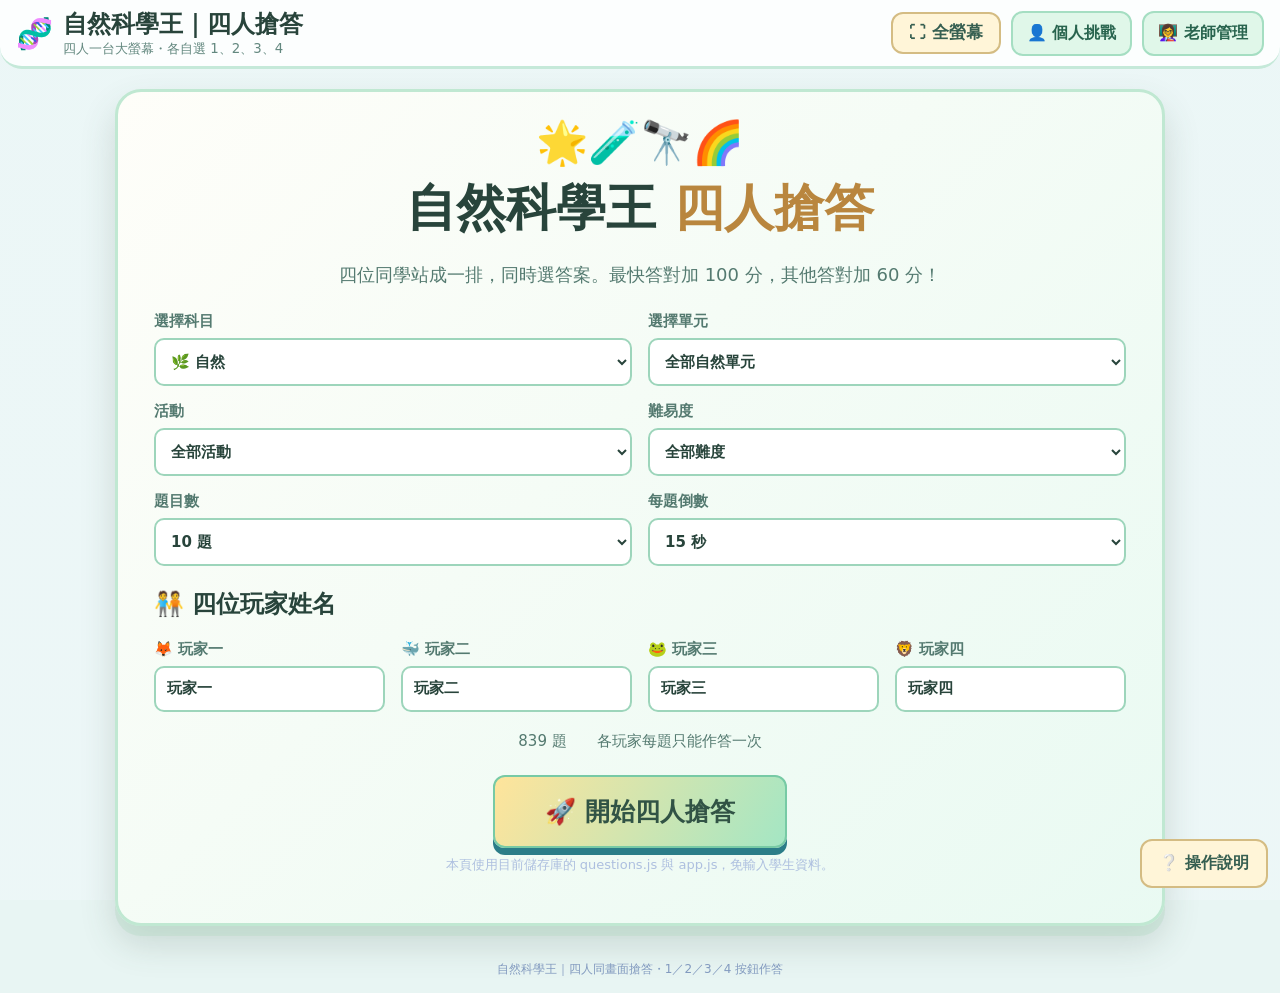
==== commit c7f37d52: "Update Science King challenge labels for mathematics subject" ====
--- a/four-player.html
+++ b/four-player.html
@@ -46,7 +46,7 @@
 <p class="schoolhint">本頁使用目前儲存庫的 questions.js 與 app.js，免輸入學生資料。</p></section>
 <section id="gameScreen" class="hidden">
 <div class="statsbar"><div><span id="progressText">第 1 題</span><div id="topicText" class="muted"></div></div><div class="timerwrap"><div class="timer" id="timerText">15</div><div class="timertrack"><div id="timerFill"></div></div></div><div class="rightstats"><span id="difficultyText">中</span></div></div>
-<section class="panel questionbox"><div class="questionlabel">🔍 自然科學挑戰<span class="difficulty">四選一</span></div><h2 id="questionText" style="color:#142f2a!important;-webkit-text-fill-color:#142f2a!important;font-weight:900;text-shadow:none"></h2><div id="answerOptions" class="answers"></div><div id="feedback" class="feedback" aria-live="polite"></div></section>
+<section class="panel questionbox"><div class="questionlabel">🔍 自然・數學挑戰<span class="difficulty">四選一</span></div><h2 id="questionText" style="color:#142f2a!important;-webkit-text-fill-color:#142f2a!important;font-weight:900;text-shadow:none"></h2><div id="answerOptions" class="answers"></div><div id="feedback" class="feedback" aria-live="polite"></div></section>
 <div class="playerhead"><strong>⚡ 四人搶答操作區</strong><span id="answeredText">0 / 4</span></div><div class="players" id="players"></div>
 <div class="gamecontrols"><button id="pauseBtn" class="secondary">⏸ 暫停</button><button id="revealBtn" class="secondary">公布答案</button><button id="nextBtn" class="primary" disabled>下一題 ➜</button></div>
 </section>
